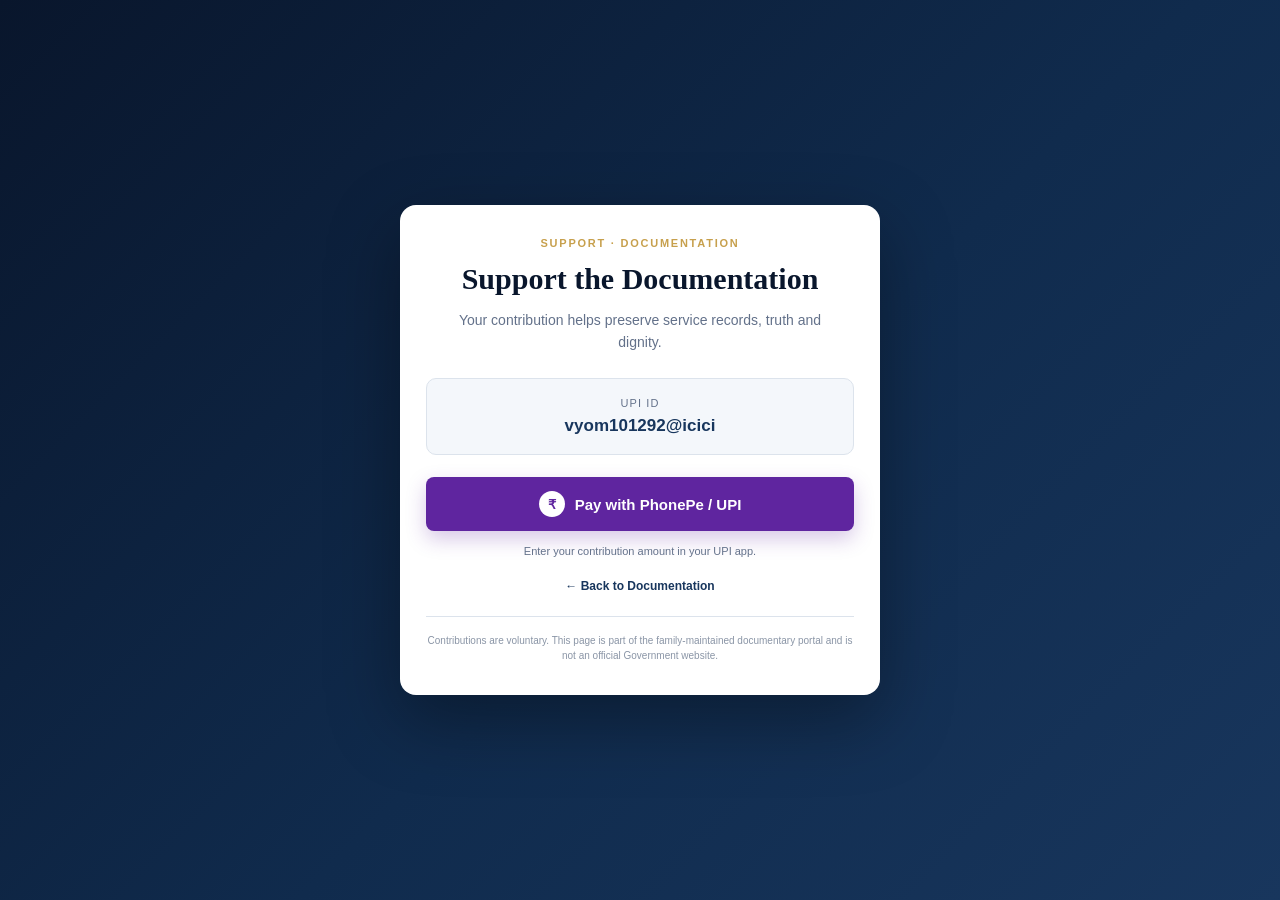
==== pay/index.html @ efa6e839 "Create payment interface for G.K. Murthy documentation This HTML file provides a payment interface f" ====
<!DOCTYPE html>
<html lang="en">
<head>
  <meta charset="UTF-8">
  <meta name="viewport" content="width=device-width, initial-scale=1.0">

  <title>Support the Documentation — G.K. Murthy Case Record</title>

  <meta
    name="description"
    content="Support the documentation of service records, sacrifice and the G.K. Murthy Case Record."
  >

  <style>
    * {
      box-sizing: border-box;
    }

    body {
      margin: 0;
      min-height: 100vh;
      display: flex;
      align-items: center;
      justify-content: center;
      padding: 24px;
      background:
        linear-gradient(
          135deg,
          #09162c 0%,
          #102b4d 55%,
          #18365d 100%
        );
      color: #162033;
      font-family: Arial, sans-serif;
    }

    .payment-card {
      width: min(480px, 100%);
      background: #fff;
      border-radius: 16px;
      padding: 32px 26px;
      text-align: center;
      box-shadow: 0 25px 70px rgba(0,0,0,.35);
    }

    .kicker {
      color: #c7a04d;
      font-size: 11px;
      font-weight: 700;
      letter-spacing: .16em;
      margin-bottom: 12px;
    }

    h1 {
      margin: 0 0 12px;
      color: #09162c;
      font-family: Georgia, serif;
      font-size: 30px;
      line-height: 1.2;
    }

    .intro {
      color: #63718a;
      font-size: 14px;
      line-height: 1.6;
      margin: 0 auto 25px;
      max-width: 390px;
    }

    .upi-box {
      padding: 18px;
      background: #f4f7fb;
      border: 1px solid #dce3ec;
      border-radius: 10px;
      margin-bottom: 22px;
    }

    .upi-label {
      display: block;
      color: #63718a;
      font-size: 11px;
      letter-spacing: .1em;
      margin-bottom: 7px;
      text-transform: uppercase;
    }

    .upi-id {
      display: block;
      color: #18365d;
      font-size: 17px;
      font-weight: 700;
      word-break: break-word;
    }

    .pay-button {
      display: inline-flex;
      align-items: center;
      justify-content: center;
      gap: 10px;
      width: 100%;
      min-height: 52px;
      padding: 14px 20px;
      border-radius: 8px;
      background: #5f259f;
      color: #fff;
      font-size: 15px;
      font-weight: 700;
      text-decoration: none;
      box-shadow: 0 8px 20px rgba(95,37,159,.25);
      transition: transform .2s ease, box-shadow .2s ease;
    }

    .pay-button:hover {
      transform: translateY(-2px);
      box-shadow: 0 12px 26px rgba(95,37,159,.32);
    }

    .pay-icon {
      width: 26px;
      height: 26px;
      border-radius: 50%;
      background: #fff;
      display: inline-flex;
      align-items: center;
      justify-content: center;
      color: #5f259f;
      font-weight: 800;
      font-size: 13px;
    }

    .amount-note {
      margin: 14px 0 0;
      color: #63718a;
      font-size: 11px;
    }

    .back-link {
      display: inline-block;
      margin-top: 22px;
      color: #18365d;
      font-size: 12px;
      font-weight: 700;
      text-decoration: none;
    }

    .back-link:hover {
      text-decoration: underline;
    }

    .footer-note {
      margin-top: 22px;
      padding-top: 16px;
      border-top: 1px solid #dce3ec;
      color: #8a95a6;
      font-size: 10px;
      line-height: 1.5;
    }

    @media (max-width: 520px) {

      body {
        padding: 16px;
      }

      .payment-card {
        padding: 27px 20px;
      }

      h1 {
        font-size: 26px;
      }

      .pay-button {
        min-height: 54px;
      }

    }
  </style>
</head>

<body>

  <main class="payment-card">

    <div class="kicker">
      SUPPORT · DOCUMENTATION
    </div>

    <h1>
      Support the Documentation
    </h1>

    <p class="intro">
      Your contribution helps preserve service records,
      truth and dignity.
    </p>

    <div class="upi-box">

      <span class="upi-label">
        UPI ID
      </span>

      <span class="upi-id">
        vyom101292@icici
      </span>

    </div>

    <a
      class="pay-button"
      href="upi://pay?pa=vyom101292@icici&pn=Vishnu%20Sharma&cu=INR"
      aria-label="Pay using PhonePe or another UPI app"
    >
      <span class="pay-icon">
        ₹
      </span>

      Pay with PhonePe / UPI
    </a>

    <p class="amount-note">
      Enter your contribution amount in your UPI app.
    </p>

    <a
      class="back-link"
      href="../#support"
    >
      ← Back to Documentation
    </a>

    <div class="footer-note">
      Contributions are voluntary.
      This page is part of the family-maintained documentary portal
      and is not an official Government website.
    </div>

  </main>

</body>
</html>
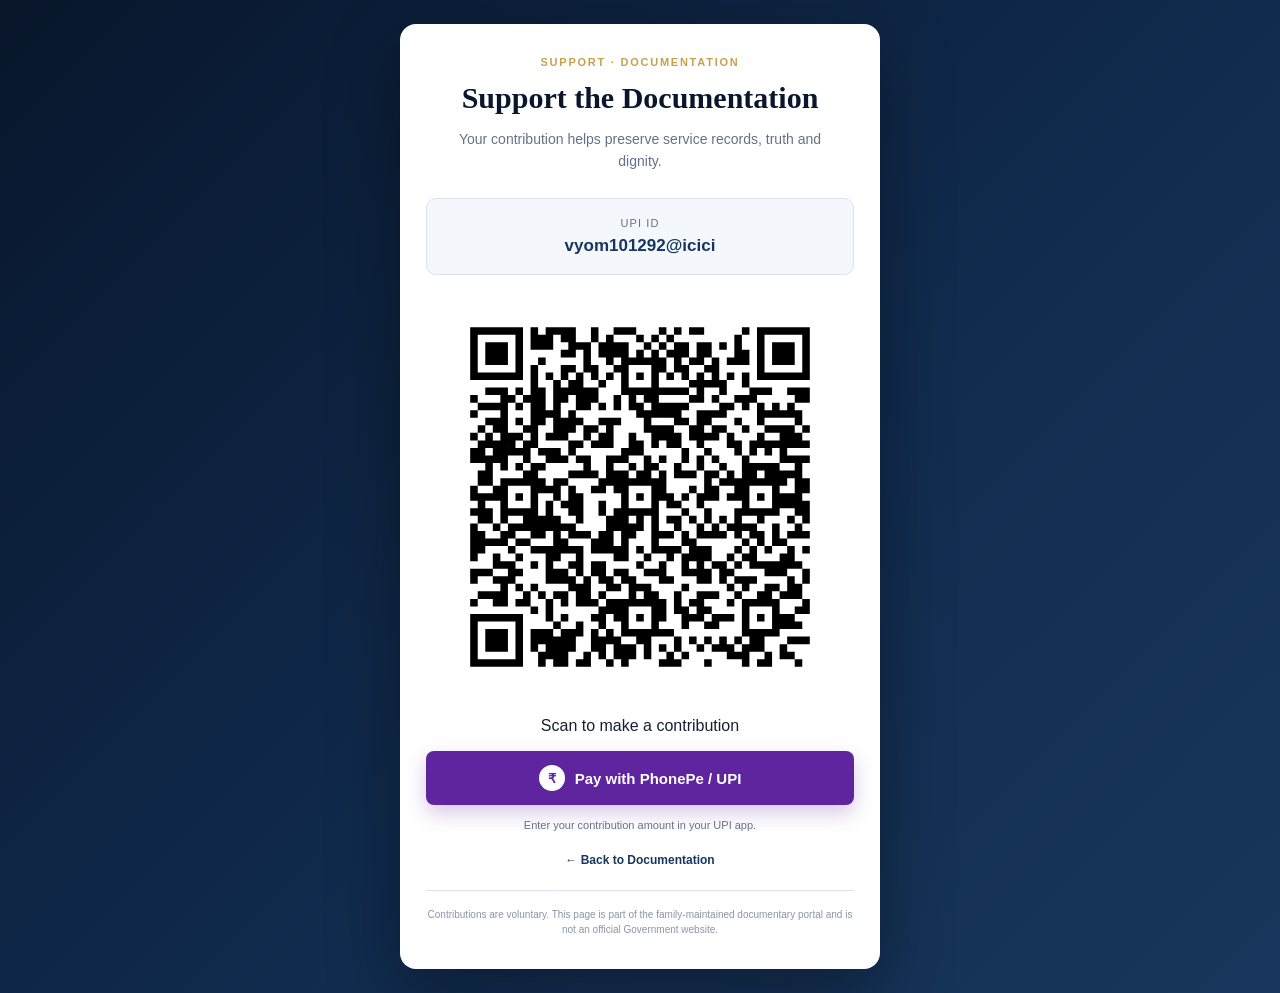
==== commit f1ba1827: "Add UPI payment QR code section Added a QR code for UPI payments with a scan prompt." ====
--- a/pay/index.html
+++ b/pay/index.html
@@ -206,6 +206,18 @@
       </span>
 
     </div>
+    <div class="payment-qr">
+
+  <img
+    src="../support/UPI_Static_QR.svg"
+    alt="UPI payment QR code"
+  >
+
+  <p>
+    Scan to make a contribution
+  </p>
+
+</div>
 
     <a
       class="pay-button"
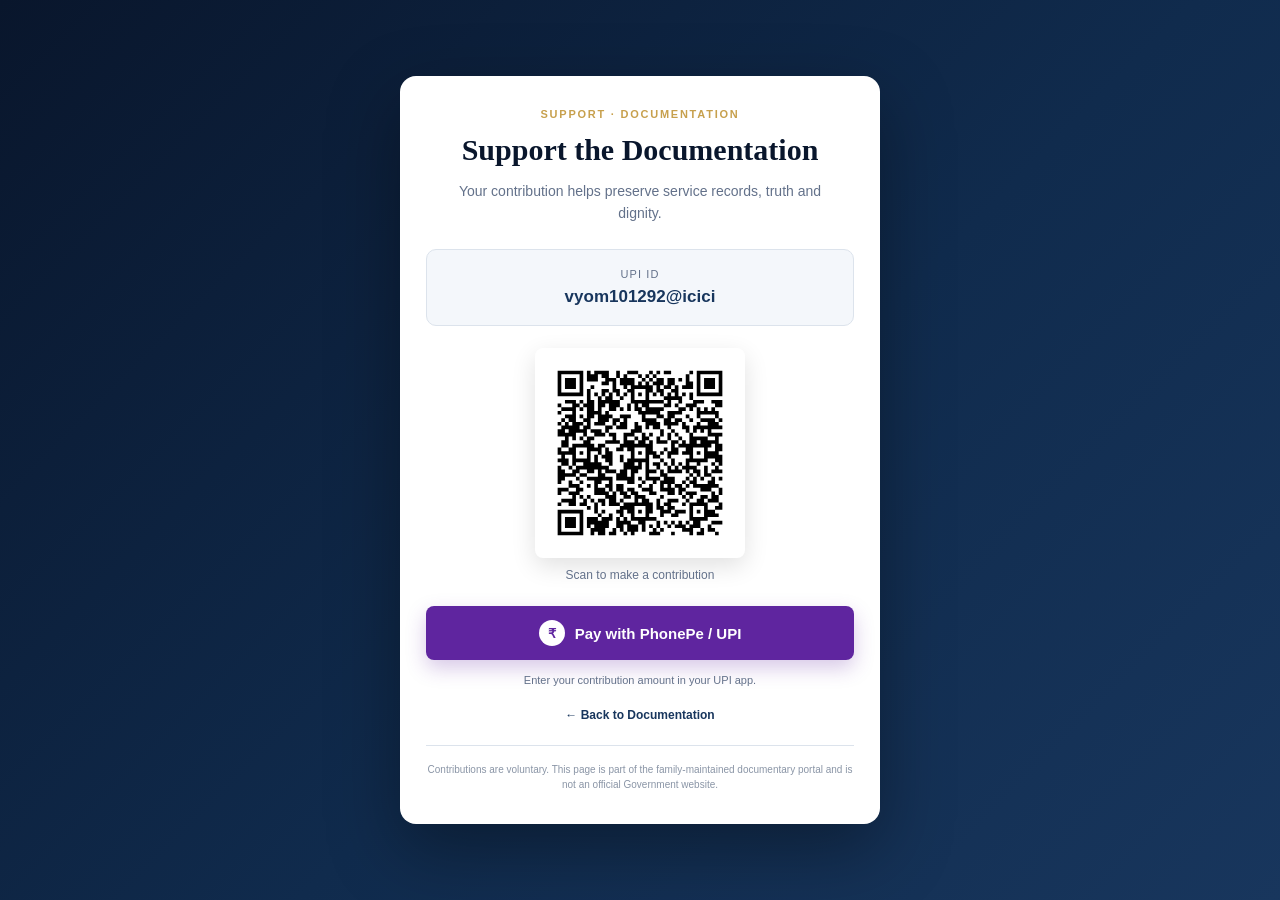
==== commit fecb764c: "Enhance payment QR section in index.html Added styles for payment QR section and updated HTML struct" ====
--- a/pay/index.html
+++ b/pay/index.html
@@ -5,14 +5,14 @@
   <meta name="viewport" content="width=device-width, initial-scale=1.0">
 
   <title>Support the Documentation — G.K. Murthy Case Record</title>
-
+  
   <meta
     name="description"
     content="Support the documentation of service records, sacrifice and the G.K. Murthy Case Record."
   >
 
   <style>
-    * {
+        * {
       box-sizing: border-box;
     }
 
@@ -175,7 +175,39 @@
       }
 
     }
+    /* PAYMENT QR */
+
+.payment-qr {
+  margin: 0 auto 24px;
+  text-align: center;
+}
+
+.payment-qr img {
+  display: block;
+  width: 210px;
+  height: 210px;
+  max-width: 70vw;
+  margin: 0 auto;
+  background: #fff;
+  border: 8px solid #fff;
+  border-radius: 8px;
+  box-shadow: 0 8px 24px rgba(0,0,0,.12);
+}
+
+.payment-qr p {
+  margin: 10px 0 0;
+  color: #63718a;
+  font-size: 12px;
+}
+
+@media (max-width: 520px) {
+  .payment-qr img {
+    width: 190px;
+    height: 190px;
+  }
+}
   </style>
+  
 </head>
 
 <body>
@@ -206,6 +238,7 @@
       </span>
 
     </div>
+    <!-- QR CODE WILL GO HERE -->
     <div class="payment-qr">
 
   <img
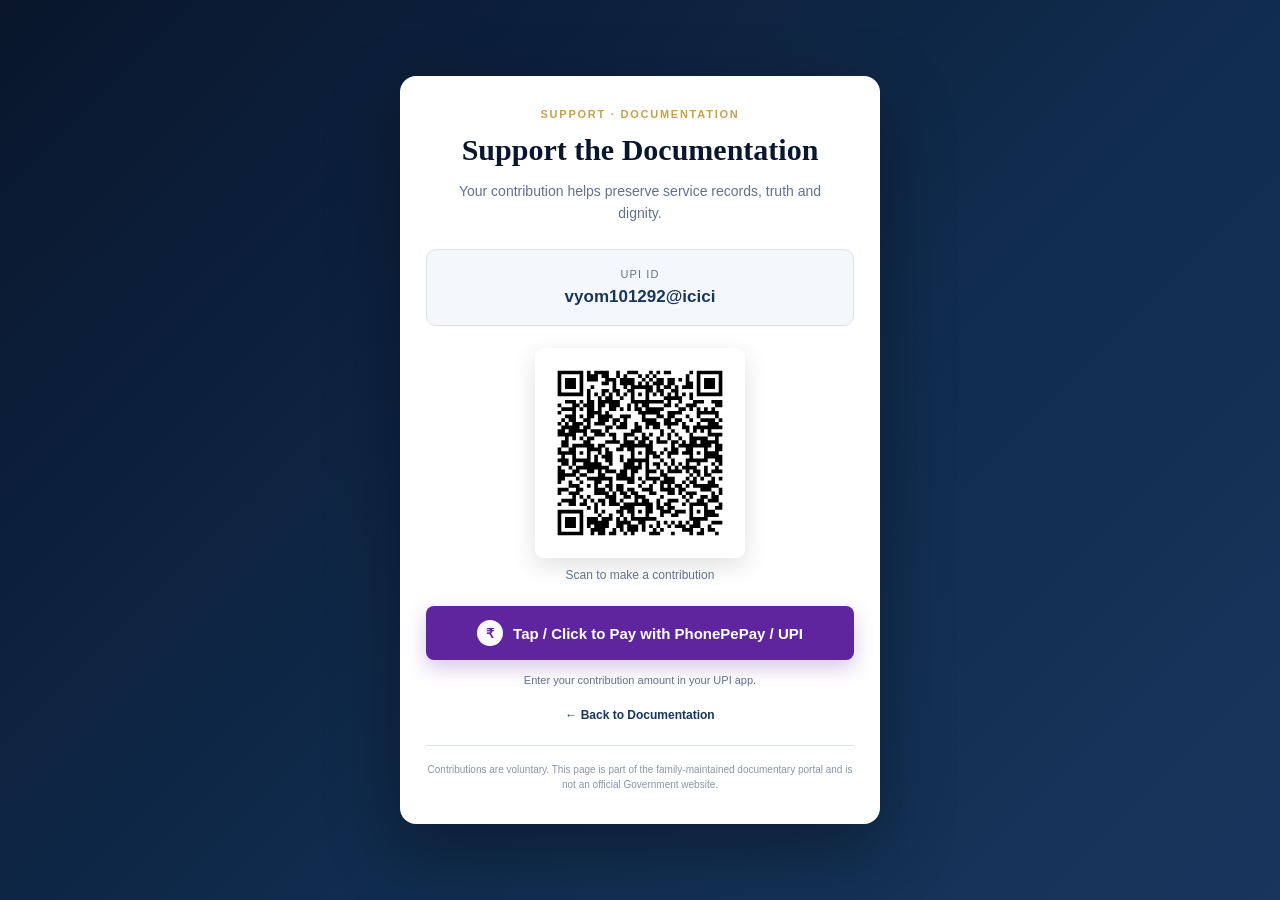
==== commit 1ce02720: "Update payment button text for clarity" ====
--- a/pay/index.html
+++ b/pay/index.html
@@ -261,7 +261,7 @@
         ₹
       </span>
 
-      Pay with PhonePe / UPI
+Tap / Click to Pay with PhonePePay / UPI
     </a>
 
     <p class="amount-note">
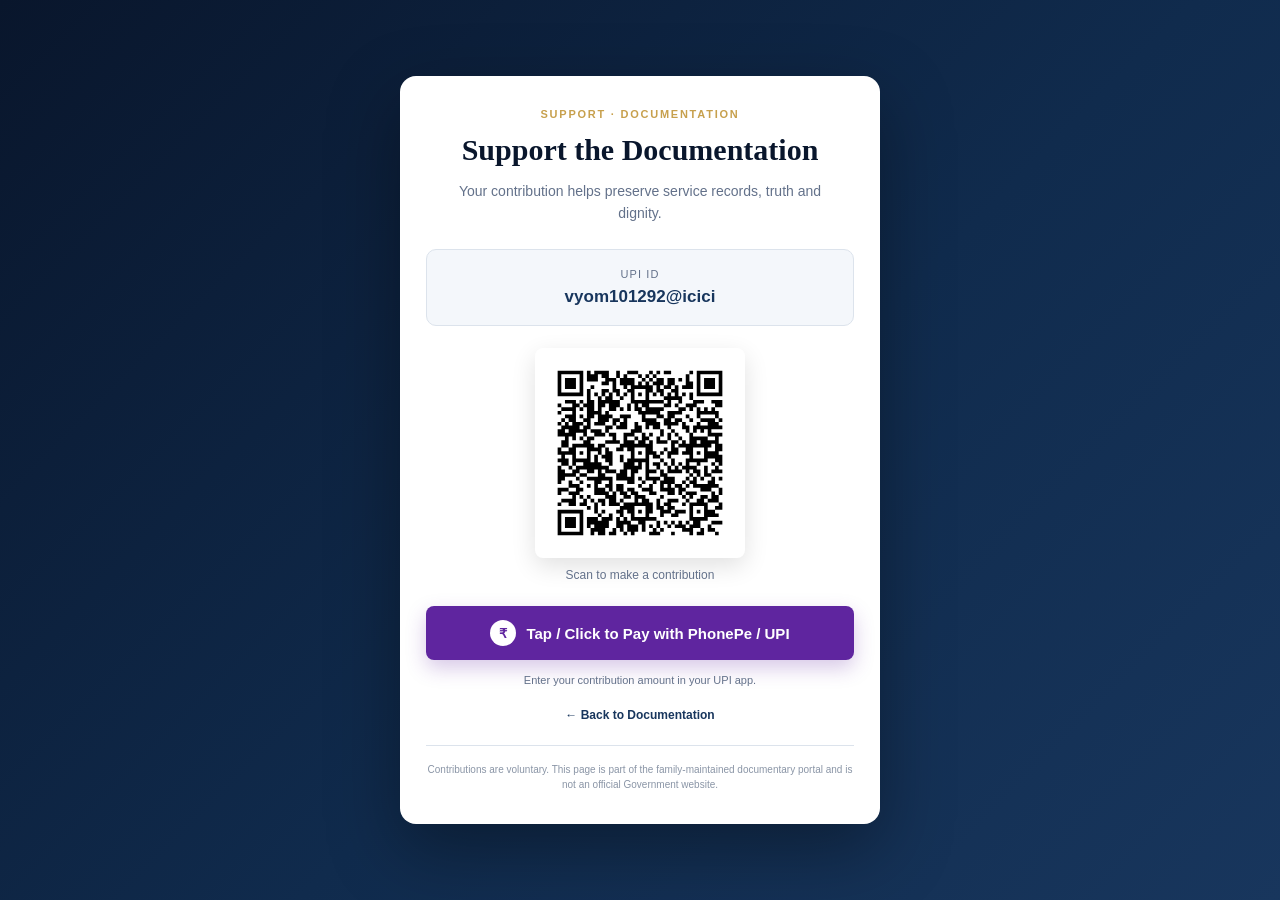
==== commit 6c6b6733: "Fix typo in payment method name" ====
--- a/pay/index.html
+++ b/pay/index.html
@@ -254,14 +254,14 @@
 
     <a
       class="pay-button"
-      href="upi://pay?pa=vyom101292@icici&pn=Vishnu%20Sharma&cu=INR"
+      href="upi://pay?pa=Q478230082@ybl&pn=Ganti%20Vishnu%20Sharma&mode=02"
       aria-label="Pay using PhonePe or another UPI app"
     >
       <span class="pay-icon">
         ₹
       </span>
 
-Tap / Click to Pay with PhonePePay / UPI
+Tap / Click to Pay with PhonePe / UPI
     </a>
 
     <p class="amount-note">
